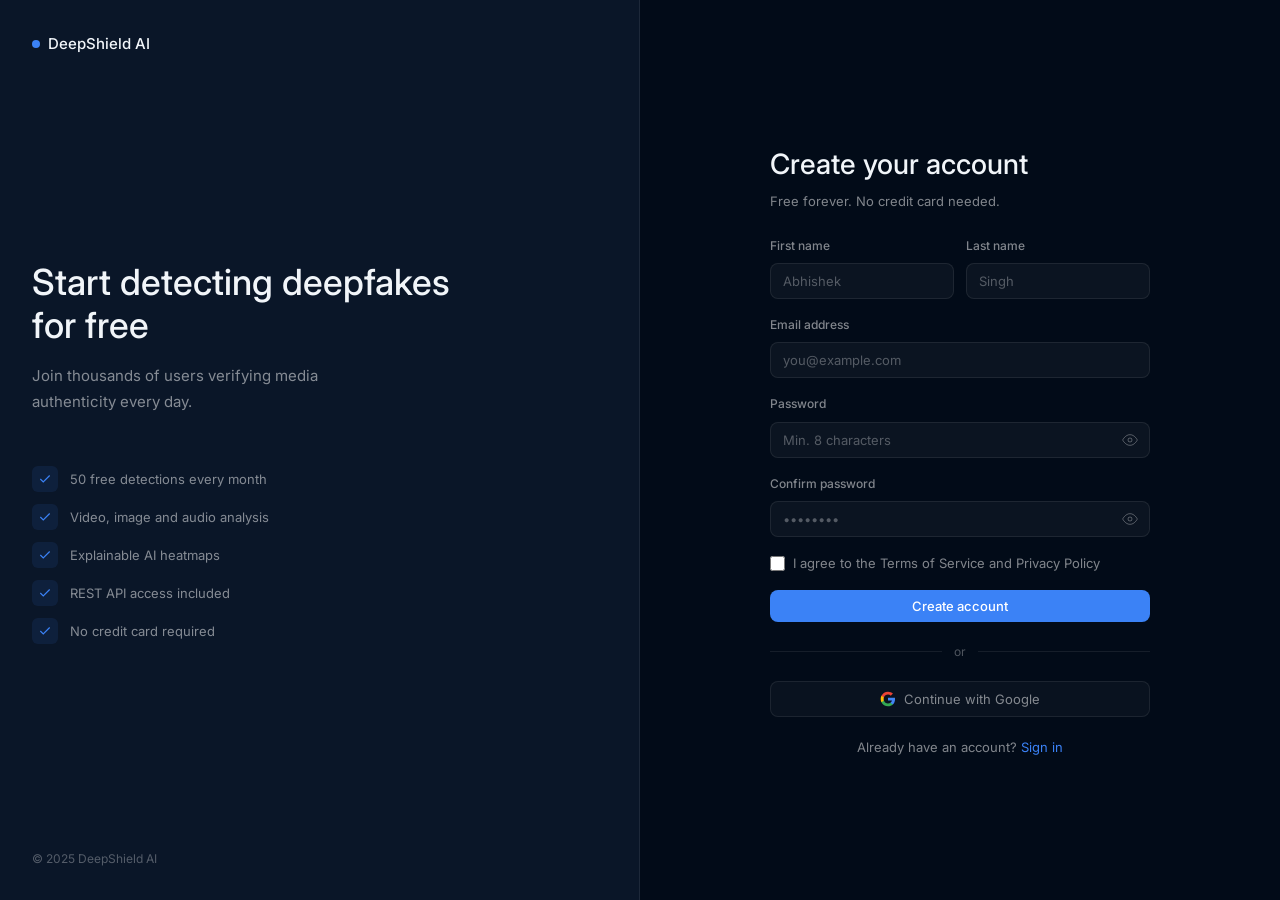
==== deepshield-ai/frontend/register.html @ e15608ef "commit" ====
<!DOCTYPE html>
<html lang="en">
<head>
  <meta charset="UTF-8" />
  <meta name="viewport" content="width=device-width, initial-scale=1.0" />
  <title>Register — DeepShield AI</title>
  <link rel="stylesheet" href="css/variables.css" />
  <link rel="stylesheet" href="css/style.css" />
  <link rel="stylesheet" href="css/auth.css" />
  <link rel="icon" href="assets/images/favicon.ico" />
</head>
<body class="auth-body">

  <div class="auth-page">

    <!-- ── Left panel ──────────────────────────────────── -->
    <div class="auth-left">
      <a href="index.html" class="auth-logo">
        <span class="logo-dot"></span>
        DeepShield AI
      </a>

      <div class="auth-left-content">
        <h1>Start detecting deepfakes<br />for free</h1>
        <p>Join thousands of users verifying media authenticity every day.</p>

        <div class="register-perks">
          <div class="perk-item">
            <div class="perk-icon">
              <svg width="14" height="14" fill="none" stroke="currentColor" stroke-width="2" viewBox="0 0 24 24" aria-hidden="true"><polyline points="20 6 9 17 4 12"/></svg>
            </div>
            <span>50 free detections every month</span>
          </div>
          <div class="perk-item">
            <div class="perk-icon">
              <svg width="14" height="14" fill="none" stroke="currentColor" stroke-width="2" viewBox="0 0 24 24" aria-hidden="true"><polyline points="20 6 9 17 4 12"/></svg>
            </div>
            <span>Video, image and audio analysis</span>
          </div>
          <div class="perk-item">
            <div class="perk-icon">
              <svg width="14" height="14" fill="none" stroke="currentColor" stroke-width="2" viewBox="0 0 24 24" aria-hidden="true"><polyline points="20 6 9 17 4 12"/></svg>
            </div>
            <span>Explainable AI heatmaps</span>
          </div>
          <div class="perk-item">
            <div class="perk-icon">
              <svg width="14" height="14" fill="none" stroke="currentColor" stroke-width="2" viewBox="0 0 24 24" aria-hidden="true"><polyline points="20 6 9 17 4 12"/></svg>
            </div>
            <span>REST API access included</span>
          </div>
          <div class="perk-item">
            <div class="perk-icon">
              <svg width="14" height="14" fill="none" stroke="currentColor" stroke-width="2" viewBox="0 0 24 24" aria-hidden="true"><polyline points="20 6 9 17 4 12"/></svg>
            </div>
            <span>No credit card required</span>
          </div>
        </div>
      </div>

      <p class="auth-left-footer">© 2025 DeepShield AI</p>
    </div>

    <!-- ── Right panel — form ───────────────────────────── -->
    <div class="auth-right">
      <div class="auth-card">

        <div class="auth-card-header">
          <h2>Create your account</h2>
          <p>Free forever. No credit card needed.</p>
        </div>

        <!-- Error / success alerts -->
        <div class="alert alert-error" id="registerError" style="display:none;">
          <span id="registerErrorMsg">Something went wrong. Please try again.</span>
        </div>

        <form class="auth-form" id="registerForm" novalidate>

          <!-- Name row -->
          <div class="form-row">
            <div class="form-field">
              <label for="firstName">First name</label>
              <input
                type="text"
                id="firstName"
                name="firstName"
                placeholder="Abhishek"
                autocomplete="given-name"
                required
              />
              <span class="field-error" id="firstNameError"></span>
            </div>
            <div class="form-field">
              <label for="lastName">Last name</label>
              <input
                type="text"
                id="lastName"
                name="lastName"
                placeholder="Singh"
                autocomplete="family-name"
                required
              />
              <span class="field-error" id="lastNameError"></span>
            </div>
          </div>

          <!-- Email -->
          <div class="form-field">
            <label for="email">Email address</label>
            <input
              type="email"
              id="email"
              name="email"
              placeholder="you@example.com"
              autocomplete="email"
              required
            />
            <span class="field-error" id="emailError"></span>
          </div>

          <!-- Password -->
          <div class="form-field">
            <label for="password">Password</label>
            <div class="input-wrapper">
              <input
                type="password"
                id="password"
                name="password"
                placeholder="Min. 8 characters"
                autocomplete="new-password"
                required
              />
              <button type="button" class="toggle-password" aria-label="Show password">
                <svg width="16" height="16" fill="none" stroke="currentColor" stroke-width="1.5" viewBox="0 0 24 24" aria-hidden="true"><path d="M1 12s4-8 11-8 11 8 11 8-4 8-11 8-11-8-11-8z"/><circle cx="12" cy="12" r="3"/></svg>
              </button>
            </div>
            <!-- Password strength -->
            <div class="password-strength" id="strengthBar" style="display:none;">
              <div class="strength-bar">
                <div class="strength-segment" id="seg1"></div>
                <div class="strength-segment" id="seg2"></div>
                <div class="strength-segment" id="seg3"></div>
                <div class="strength-segment" id="seg4"></div>
              </div>
              <span class="strength-label" id="strengthLabel"></span>
            </div>
            <span class="field-error" id="passwordError"></span>
          </div>

          <!-- Confirm password -->
          <div class="form-field">
            <label for="confirmPassword">Confirm password</label>
            <div class="input-wrapper">
              <input
                type="password"
                id="confirmPassword"
                name="confirmPassword"
                placeholder="••••••••"
                autocomplete="new-password"
                required
              />
              <button type="button" class="toggle-password" aria-label="Show password">
                <svg width="16" height="16" fill="none" stroke="currentColor" stroke-width="1.5" viewBox="0 0 24 24" aria-hidden="true"><path d="M1 12s4-8 11-8 11 8 11 8-4 8-11 8-11-8-11-8z"/><circle cx="12" cy="12" r="3"/></svg>
              </button>
            </div>
            <span class="field-error" id="confirmPasswordError"></span>
          </div>

          <!-- Terms checkbox -->
          <div class="form-check">
            <input type="checkbox" id="terms" name="terms" required />
            <label for="terms">
              I agree to the
              <a href="#" target="_blank">Terms of Service</a>
              and
              <a href="#" target="_blank">Privacy Policy</a>
            </label>
          </div>

          <button type="submit" class="btn btn-primary btn-full" id="registerBtn">
            <span class="btn-text">Create account</span>
            <span class="btn-spinner" id="registerSpinner" style="display:none;">
              <svg width="16" height="16" viewBox="0 0 24 24" fill="none" stroke="currentColor" stroke-width="2" aria-hidden="true"><path d="M12 2v4M12 18v4M4.93 4.93l2.83 2.83M16.24 16.24l2.83 2.83M2 12h4M18 12h4M4.93 19.07l2.83-2.83M16.24 7.76l2.83-2.83"/></svg>
            </span>
          </button>

        </form>

        <div class="auth-divider"><span>or</span></div>

        <button class="btn-social" id="googleLogin" type="button">
          <svg width="16" height="16" viewBox="0 0 24 24" fill="none" aria-hidden="true">
            <path d="M22.56 12.25c0-.78-.07-1.53-.2-2.25H12v4.26h5.92c-.26 1.37-1.04 2.53-2.21 3.31v2.77h3.57c2.08-1.92 3.28-4.74 3.28-8.09z" fill="#4285F4"/>
            <path d="M12 23c2.97 0 5.46-.98 7.28-2.66l-3.57-2.77c-.98.66-2.23 1.06-3.71 1.06-2.86 0-5.29-1.93-6.16-4.53H2.18v2.84C3.99 20.53 7.7 23 12 23z" fill="#34A853"/>
            <path d="M5.84 14.09c-.22-.66-.35-1.36-.35-2.09s.13-1.43.35-2.09V7.07H2.18C1.43 8.55 1 10.22 1 12s.43 3.45 1.18 4.93l3.66-2.84z" fill="#FBBC05"/>
            <path d="M12 5.38c1.62 0 3.06.56 4.21 1.64l3.15-3.15C17.45 2.09 14.97 1 12 1 7.7 1 3.99 3.47 2.18 7.07l3.66 2.84c.87-2.6 3.3-4.53 6.16-4.53z" fill="#EA4335"/>
          </svg>
          Continue with Google
        </button>

        <p class="auth-footer-text">
          Already have an account? <a href="login.html">Sign in</a>
        </p>

      </div>
    </div>

  </div>

  <script src="js/utils.js"></script>
  <script src="js/auth.js"></script>
  <script>
    // Show strength bar when user starts typing
    document.getElementById('password').addEventListener('input', function () {
      const bar = document.getElementById('strengthBar');
      bar.style.display = this.value.length ? 'block' : 'none';
    });
  </script>

</body>
</html>
---- deepshield-ai/frontend/css/variables.css ----
/* ── variables.css ─────────────────────────────────────── */
:root {
  /* Colors */
  --color-bg:           #020B18;
  --color-bg-secondary: #0A1628;
  --color-bg-card:      rgba(255, 255, 255, 0.03);
  --color-border:       rgba(255, 255, 255, 0.08);
  --color-border-hover: rgba(255, 255, 255, 0.15);

  --color-accent:       #3B82F6;
  --color-accent-hover: #2563EB;
  --color-accent-soft:  rgba(59, 130, 246, 0.1);
  --color-accent-border:rgba(59, 130, 246, 0.3);

  --color-text-primary:   #F1F5F9;
  --color-text-secondary: rgba(255, 255, 255, 0.5);
  --color-text-muted:     rgba(255, 255, 255, 0.3);

  --color-success: #10B981;
  --color-warning: #F59E0B;
  --color-danger:  #EF4444;

  /* Typography */
  --font-sans: 'Inter', -apple-system, BlinkMacSystemFont, 'Segoe UI', sans-serif;
  --font-mono: 'JetBrains Mono', 'Fira Code', monospace;

  --text-xs:   12px;
  --text-sm:   13px;
  --text-base: 15px;
  --text-md:   16px;
  --text-lg:   20px;
  --text-xl:   28px;
  --text-2xl:  36px;
  --text-3xl:  48px;

  --weight-normal:  400;
  --weight-medium:  500;
  --weight-semi:    600;

  /* Spacing */
  --space-1:  4px;
  --space-2:  8px;
  --space-3:  12px;
  --space-4:  16px;
  --space-5:  20px;
  --space-6:  24px;
  --space-8:  32px;
  --space-10: 40px;
  --space-12: 48px;
  --space-16: 64px;
  --space-20: 80px;

  /* Border radius */
  --radius-sm: 6px;
  --radius-md: 8px;
  --radius-lg: 12px;
  --radius-xl: 16px;
  --radius-full: 9999px;

  /* Shadows */
  --shadow-sm: 0 1px 3px rgba(0, 0, 0, 0.4);
  --shadow-md: 0 4px 16px rgba(0, 0, 0, 0.4);
  --shadow-accent: 0 0 20px rgba(59, 130, 246, 0.15);

  /* Transitions */
  --transition: 0.2s ease;
  --transition-slow: 0.35s ease;

  /* Layout */
  --container-max: 1100px;
  --nav-height: 60px;
}
---- deepshield-ai/frontend/css/style.css ----
/* ── style.css ─────────────────────────────────────────── */
@import url('https://fonts.googleapis.com/css2?family=Inter:wght@400;500;600&display=swap');

/* ── Reset ───────────────────────────────────────────────── */
*, *::before, *::after { margin: 0; padding: 0; box-sizing: border-box; }

html { scroll-behavior: smooth; }

body {
  font-family: var(--font-sans);
  font-size: var(--text-base);
  background: var(--color-bg);
  color: var(--color-text-primary);
  line-height: 1.6;
  -webkit-font-smoothing: antialiased;
}

a { text-decoration: none; color: inherit; }
ul { list-style: none; }
img { max-width: 100%; display: block; }

/* ── Container ───────────────────────────────────────────── */
.container {
  max-width: var(--container-max);
  margin: 0 auto;
  padding: 0 var(--space-6);
}

/* ── Buttons ─────────────────────────────────────────────── */
.btn {
  display: inline-flex;
  align-items: center;
  gap: var(--space-2);
  font-family: var(--font-sans);
  font-size: var(--text-sm);
  font-weight: var(--weight-medium);
  border-radius: var(--radius-md);
  padding: 8px 18px;
  cursor: pointer;
  border: none;
  transition: all var(--transition);
  white-space: nowrap;
}

.btn-primary {
  background: var(--color-accent);
  color: #fff;
}
.btn-primary:hover {
  background: var(--color-accent-hover);
  transform: translateY(-1px);
  box-shadow: var(--shadow-accent);
}

.btn-outline {
  background: transparent;
  color: var(--color-text-primary);
  border: 0.5px solid var(--color-border-hover);
}
.btn-outline:hover {
  border-color: var(--color-accent);
  color: var(--color-accent);
}

.btn-ghost {
  background: transparent;
  color: var(--color-text-secondary);
  border: none;
}
.btn-ghost:hover { color: var(--color-text-primary); }

.btn-lg { padding: 11px 24px; font-size: var(--text-base); }
.btn-full { width: 100%; justify-content: center; }

/* ── Hero ────────────────────────────────────────────────── */
.hero {
  padding: var(--space-20) 0 var(--space-12);
  text-align: center;
}

.hero-badge {
  display: inline-flex;
  align-items: center;
  gap: var(--space-2);
  font-size: var(--text-xs);
  color: #60A5FA;
  background: var(--color-accent-soft);
  border: 0.5px solid var(--color-accent-border);
  border-radius: var(--radius-full);
  padding: 4px 14px;
  margin-bottom: var(--space-6);
}

.badge-dot {
  width: 6px;
  height: 6px;
  background: var(--color-accent);
  border-radius: 50%;
  animation: pulse 2s infinite;
}

.hero-title {
  font-size: var(--text-3xl);
  font-weight: var(--weight-medium);
  line-height: 1.15;
  margin-bottom: var(--space-5);
  color: var(--color-text-primary);
}

.text-accent { color: var(--color-accent); }

.hero-subtitle {
  font-size: var(--text-md);
  color: var(--color-text-secondary);
  max-width: 480px;
  margin: 0 auto var(--space-8);
  line-height: 1.7;
}

.hero-actions {
  display: flex;
  gap: var(--space-3);
  justify-content: center;
  flex-wrap: wrap;
}

/* ── Stats ───────────────────────────────────────────────── */
.stats { padding: 0 0 var(--space-16); }

.stats-grid {
  display: grid;
  grid-template-columns: repeat(4, 1fr);
  gap: 1px;
  background: var(--color-border);
  border: 0.5px solid var(--color-border);
  border-radius: var(--radius-lg);
  overflow: hidden;
}

.stat-item {
  background: var(--color-bg);
  padding: var(--space-6) var(--space-5);
  text-align: center;
  transition: background var(--transition);
}
.stat-item:hover { background: var(--color-bg-secondary); }

.stat-number {
  font-size: var(--text-2xl);
  font-weight: var(--weight-medium);
  color: var(--color-text-primary);
  margin-bottom: var(--space-1);
}

.stat-label {
  font-size: var(--text-xs);
  color: var(--color-text-muted);
}

/* ── Sections ────────────────────────────────────────────── */
.section { padding: var(--space-16) 0; }

.section-dark {
  background: var(--color-bg-secondary);
  border-top: 0.5px solid var(--color-border);
  border-bottom: 0.5px solid var(--color-border);
}

.section-header {
  text-align: center;
  margin-bottom: var(--space-10);
}

.section-tag {
  display: inline-block;
  font-size: var(--text-xs);
  color: var(--color-accent);
  text-transform: uppercase;
  letter-spacing: 1.5px;
  margin-bottom: var(--space-2);
}

.section-title {
  font-size: var(--text-xl);
  font-weight: var(--weight-medium);
  color: var(--color-text-primary);
  margin-bottom: var(--space-2);
}

.section-sub {
  font-size: var(--text-base);
  color: var(--color-text-secondary);
}

/* ── Features ────────────────────────────────────────────── */
.features-grid {
  display: grid;
  grid-template-columns: repeat(3, 1fr);
  gap: var(--space-3);
}

.feature-card {
  background: var(--color-bg-card);
  border: 0.5px solid var(--color-border);
  border-radius: var(--radius-lg);
  padding: var(--space-6);
  transition: all var(--transition);
}
.feature-card:hover {
  border-color: var(--color-accent-border);
  background: rgba(59, 130, 246, 0.04);
  transform: translateY(-2px);
}

.feature-icon {
  width: 40px;
  height: 40px;
  background: var(--color-accent-soft);
  border-radius: var(--radius-md);
  display: flex;
  align-items: center;
  justify-content: center;
  margin-bottom: var(--space-4);
  color: var(--color-accent);
}

.feature-card h3 {
  font-size: var(--text-base);
  font-weight: var(--weight-medium);
  color: var(--color-text-primary);
  margin-bottom: var(--space-2);
}

.feature-card p {
  font-size: var(--text-sm);
  color: var(--color-text-secondary);
  line-height: 1.65;
}

/* ── How it works ────────────────────────────────────────── */
.steps-grid {
  display: flex;
  align-items: center;
  gap: var(--space-4);
}

.step-card {
  flex: 1;
  background: var(--color-bg-card);
  border: 0.5px solid var(--color-border);
  border-radius: var(--radius-lg);
  padding: var(--space-6);
}

.step-number {
  font-size: var(--text-xs);
  color: var(--color-accent);
  background: var(--color-accent-soft);
  border-radius: var(--radius-full);
  padding: 3px 12px;
  display: inline-block;
  margin-bottom: var(--space-4);
  font-weight: var(--weight-medium);
}

.step-card h3 {
  font-size: var(--text-base);
  font-weight: var(--weight-medium);
  color: var(--color-text-primary);
  margin-bottom: var(--space-2);
}

.step-card p {
  font-size: var(--text-sm);
  color: var(--color-text-secondary);
  line-height: 1.65;
}

.step-divider {
  color: var(--color-text-muted);
  flex-shrink: 0;
}

/* ── Pricing ─────────────────────────────────────────────── */
.pricing-grid {
  display: grid;
  grid-template-columns: repeat(3, 1fr);
  gap: var(--space-3);
  align-items: start;
}

.pricing-card {
  background: var(--color-bg-card);
  border: 0.5px solid var(--color-border);
  border-radius: var(--radius-lg);
  padding: var(--space-6);
  position: relative;
}

.pricing-card--popular {
  border-color: var(--color-accent-border);
  background: rgba(59, 130, 246, 0.05);
}

.popular-badge {
  font-size: var(--text-xs);
  color: var(--color-accent);
  background: var(--color-accent-soft);
  border-radius: var(--radius-full);
  padding: 3px 12px;
  display: inline-block;
  margin-bottom: var(--space-4);
}

.plan-name {
  font-size: var(--text-md);
  font-weight: var(--weight-medium);
  color: var(--color-text-primary);
  margin-bottom: var(--space-2);
}

.plan-price {
  font-size: 30px;
  font-weight: var(--weight-medium);
  color: var(--color-text-primary);
  margin-bottom: var(--space-2);
}

.plan-price span {
  font-size: var(--text-sm);
  color: var(--color-text-muted);
  font-weight: var(--weight-normal);
}

.plan-desc {
  font-size: var(--text-sm);
  color: var(--color-text-secondary);
  margin-bottom: var(--space-5);
  line-height: 1.6;
}

.plan-features {
  margin-bottom: var(--space-6);
}

.plan-features li {
  font-size: var(--text-sm);
  color: var(--color-text-secondary);
  padding: var(--space-1) 0;
  display: flex;
  align-items: center;
  gap: var(--space-2);
}

.plan-features li::before {
  content: "✓";
  color: var(--color-accent);
  font-size: var(--text-xs);
  flex-shrink: 0;
}

/* ── CTA Section ─────────────────────────────────────────── */
.cta-section {
  padding: var(--space-16) 0;
  text-align: center;
}

.cta-section .container {
  background: rgba(59, 130, 246, 0.05);
  border: 0.5px solid var(--color-accent-border);
  border-radius: var(--radius-xl);
  padding: var(--space-16) var(--space-6);
}

.cta-section h2 {
  font-size: var(--text-xl);
  font-weight: var(--weight-medium);
  color: var(--color-text-primary);
  margin-bottom: var(--space-2);
}

.cta-section p {
  font-size: var(--text-base);
  color: var(--color-text-secondary);
  margin-bottom: var(--space-8);
}

/* ── Footer ──────────────────────────────────────────────── */
.footer {
  border-top: 0.5px solid var(--color-border);
  padding: var(--space-6) 0;
}

.footer-inner {
  display: flex;
  align-items: center;
  justify-content: space-between;
  flex-wrap: wrap;
  gap: var(--space-4);
}

.footer-logo {
  display: flex;
  align-items: center;
  gap: var(--space-2);
  font-size: var(--text-sm);
  font-weight: var(--weight-medium);
  color: var(--color-text-primary);
}

.logo-dot {
  width: 8px;
  height: 8px;
  background: var(--color-accent);
  border-radius: 50%;
}

.footer-links {
  display: flex;
  gap: var(--space-6);
}

.footer-links a {
  font-size: var(--text-sm);
  color: var(--color-text-muted);
  transition: color var(--transition);
}
.footer-links a:hover { color: var(--color-text-primary); }

.footer-copy {
  font-size: var(--text-sm);
  color: var(--color-text-muted);
}

/* ── Responsive ──────────────────────────────────────────── */
@media (max-width: 768px) {
  .hero-title { font-size: var(--text-2xl); }
  .stats-grid { grid-template-columns: repeat(2, 1fr); }
  .features-grid { grid-template-columns: 1fr; }
  .steps-grid { flex-direction: column; }
  .step-divider { transform: rotate(90deg); }
  .pricing-grid { grid-template-columns: 1fr; }
  .footer-inner { flex-direction: column; text-align: center; }
}

@media (max-width: 480px) {
  .hero-title { font-size: var(--text-xl); }
  .stats-grid { grid-template-columns: 1fr 1fr; }
}
---- deepshield-ai/frontend/css/auth.css ----
/* ── auth.css ───────────────────────────────────────────── */

.auth-body {
  padding-top: 0;
  min-height: 100vh;
  background: var(--color-bg);
}

/* ── Two-column layout ───────────────────────────────────── */
.auth-page {
  display: grid;
  grid-template-columns: 1fr 1fr;
  min-height: 100vh;
}

/* ── Left panel ──────────────────────────────────────────── */
.auth-left {
  background: var(--color-bg-secondary);
  border-right: 0.5px solid var(--color-border);
  padding: var(--space-8);
  display: flex;
  flex-direction: column;
  justify-content: space-between;
}

.auth-logo {
  display: inline-flex;
  align-items: center;
  gap: var(--space-2);
  font-size: var(--text-base);
  font-weight: var(--weight-medium);
  color: var(--color-text-primary);
  text-decoration: none;
}

.auth-left-content { flex: 1; display: flex; flex-direction: column; justify-content: center; padding: var(--space-8) 0; }

.auth-left-content h1 {
  font-size: var(--text-2xl);
  font-weight: var(--weight-medium);
  color: var(--color-text-primary);
  line-height: 1.2;
  margin-bottom: var(--space-4);
}

.auth-left-content p {
  font-size: var(--text-base);
  color: var(--color-text-secondary);
  line-height: 1.7;
  margin-bottom: var(--space-8);
  max-width: 340px;
}

.auth-stats {
  display: flex;
  gap: var(--space-6);
}

.auth-stat {
  display: flex;
  flex-direction: column;
  gap: 2px;
}

.auth-stat-num {
  font-size: var(--text-xl);
  font-weight: var(--weight-medium);
  color: var(--color-text-primary);
}

.auth-stat-label {
  font-size: var(--text-xs);
  color: var(--color-text-muted);
}

.auth-left-footer {
  font-size: var(--text-xs);
  color: var(--color-text-muted);
}

/* ── Right panel ─────────────────────────────────────────── */
.auth-right {
  display: flex;
  align-items: center;
  justify-content: center;
  padding: var(--space-8);
}

.auth-card {
  width: 100%;
  max-width: 380px;
}

.auth-card-header {
  margin-bottom: var(--space-6);
}

.auth-card-header h2 {
  font-size: var(--text-xl);
  font-weight: var(--weight-medium);
  color: var(--color-text-primary);
  margin-bottom: var(--space-1);
}

.auth-card-header p {
  font-size: var(--text-sm);
  color: var(--color-text-secondary);
}

/* ── Form fields ─────────────────────────────────────────── */
.auth-form { display: flex; flex-direction: column; gap: var(--space-4); }

.form-field { display: flex; flex-direction: column; gap: var(--space-2); }

.form-field label {
  font-size: var(--text-xs);
  color: var(--color-text-secondary);
  font-weight: var(--weight-medium);
}

.field-label-row {
  display: flex;
  align-items: center;
  justify-content: space-between;
}

.form-field input {
  width: 100%;
  background: rgba(255, 255, 255, 0.04);
  border: 0.5px solid var(--color-border);
  border-radius: var(--radius-md);
  padding: 9px var(--space-3);
  font-size: var(--text-sm);
  color: var(--color-text-primary);
  font-family: var(--font-sans);
  outline: none;
  transition: border-color var(--transition), background var(--transition);
}

.form-field input::placeholder { color: var(--color-text-muted); }

.form-field input:focus {
  border-color: var(--color-accent-border);
  background: rgba(59, 130, 246, 0.04);
}

.form-field input.error { border-color: rgba(239, 68, 68, 0.5); }

.field-error {
  font-size: var(--text-xs);
  color: #EF4444;
  display: none;
}
.field-error.visible { display: block; }

/* ── Password toggle ─────────────────────────────────────── */
.input-wrapper { position: relative; }

.input-wrapper input { padding-right: 40px; }

.toggle-password {
  position: absolute;
  right: 10px;
  top: 50%;
  transform: translateY(-50%);
  background: none;
  border: none;
  cursor: pointer;
  color: var(--color-text-muted);
  padding: 2px;
  display: flex;
  align-items: center;
  transition: color var(--transition);
}
.toggle-password:hover { color: var(--color-text-secondary); }

/* ── Checkbox ────────────────────────────────────────────── */
.form-check {
  display: flex;
  align-items: center;
  gap: var(--space-2);
}

.form-check input[type="checkbox"] {
  width: 15px;
  height: 15px;
  accent-color: var(--color-accent);
  cursor: pointer;
  flex-shrink: 0;
}

.form-check label {
  font-size: var(--text-sm);
  color: var(--color-text-secondary);
  cursor: pointer;
}

/* ── Forgot link ─────────────────────────────────────────── */
.forgot-link {
  font-size: var(--text-xs);
  color: var(--color-accent);
  text-decoration: none;
  transition: opacity var(--transition);
}
.forgot-link:hover { opacity: 0.8; }

/* ── Submit button spinner ───────────────────────────────── */
.btn-spinner svg {
  animation: spin 0.8s linear infinite;
}
@keyframes spin { to { transform: rotate(360deg); } }

/* ── Divider ─────────────────────────────────────────────── */
.auth-divider {
  display: flex;
  align-items: center;
  gap: var(--space-3);
  margin: var(--space-5) 0;
}

.auth-divider::before,
.auth-divider::after {
  content: '';
  flex: 1;
  height: 0.5px;
  background: var(--color-border);
}

.auth-divider span {
  font-size: var(--text-xs);
  color: var(--color-text-muted);
}

/* ── Social button ───────────────────────────────────────── */
.btn-social {
  width: 100%;
  display: flex;
  align-items: center;
  justify-content: center;
  gap: var(--space-2);
  padding: 9px;
  background: rgba(255, 255, 255, 0.03);
  border: 0.5px solid var(--color-border);
  border-radius: var(--radius-md);
  color: var(--color-text-secondary);
  font-size: var(--text-sm);
  font-family: var(--font-sans);
  cursor: pointer;
  transition: all var(--transition);
}
.btn-social:hover {
  background: rgba(255, 255, 255, 0.06);
  border-color: var(--color-border-hover);
  color: var(--color-text-primary);
}

/* ── Footer text ─────────────────────────────────────────── */
.auth-footer-text {
  text-align: center;
  font-size: var(--text-sm);
  color: var(--color-text-secondary);
  margin-top: var(--space-5);
}

.auth-footer-text a {
  color: var(--color-accent);
  text-decoration: none;
}
.auth-footer-text a:hover { text-decoration: underline; }

/* ── Alert ───────────────────────────────────────────────── */
.alert {
  padding: var(--space-3) var(--space-4);
  border-radius: var(--radius-md);
  font-size: var(--text-sm);
  margin-bottom: var(--space-4);
}

.alert-error {
  background: rgba(239, 68, 68, 0.08);
  border: 0.5px solid rgba(239, 68, 68, 0.3);
  color: #FCA5A5;
}

.alert-success {
  background: rgba(16, 185, 129, 0.08);
  border: 0.5px solid rgba(16, 185, 129, 0.3);
  color: #6EE7B7;
}

/* ── Password strength (register) ───────────────────────── */
.password-strength { margin-top: var(--space-2); }

.strength-bar {
  display: flex;
  gap: 4px;
  margin-bottom: 4px;
}

.strength-segment {
  flex: 1;
  height: 3px;
  border-radius: 2px;
  background: var(--color-border);
  transition: background var(--transition);
}

.strength-segment.weak   { background: #EF4444; }
.strength-segment.fair   { background: #F59E0B; }
.strength-segment.good   { background: #3B82F6; }
.strength-segment.strong { background: #10B981; }

.strength-label {
  font-size: var(--text-xs);
  color: var(--color-text-muted);
}

/* ── Responsive ──────────────────────────────────────────── */
@media (max-width: 768px) {
  .auth-page { grid-template-columns: 1fr; }
  .auth-left  { display: none; }
  .auth-right { padding: var(--space-6) var(--space-4); align-items: flex-start; padding-top: var(--space-12); }
}

/* ── Register specific ───────────────────────────────────── */
.form-row {
  display: grid;
  grid-template-columns: 1fr 1fr;
  gap: var(--space-3);
}

.register-perks {
  display: flex;
  flex-direction: column;
  gap: var(--space-3);
  margin-top: var(--space-5);
}

.perk-item {
  display: flex;
  align-items: center;
  gap: var(--space-3);
  font-size: var(--text-sm);
  color: var(--color-text-secondary);
}

.perk-icon {
  width: 26px;
  height: 26px;
  background: var(--color-accent-soft);
  border-radius: var(--radius-sm);
  display: flex;
  align-items: center;
  justify-content: center;
  flex-shrink: 0;
  color: var(--color-accent);
}

@media (max-width: 480px) {
  .form-row { grid-template-columns: 1fr; }
}
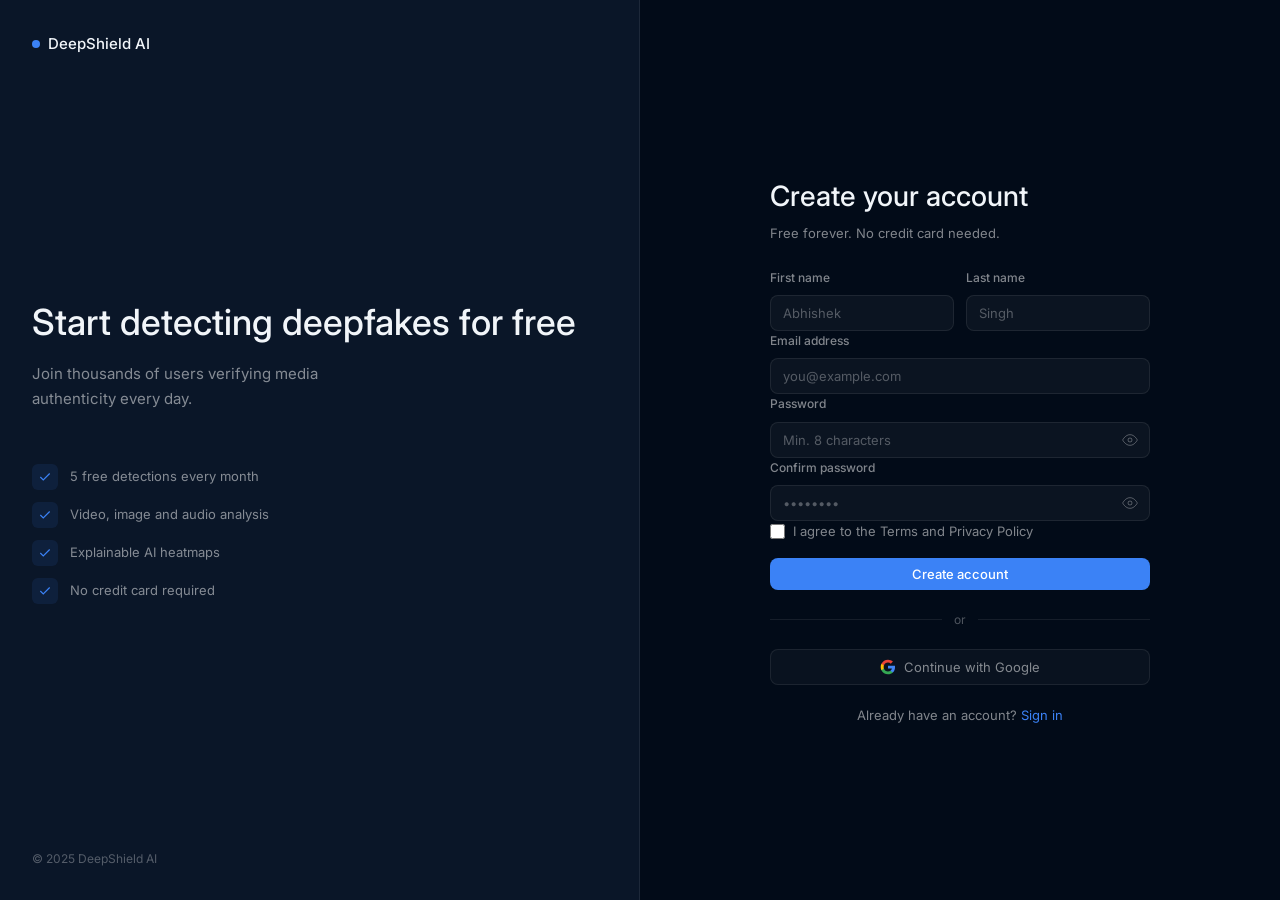
==== commit cff4b79e: "bug fixed" ====
--- a/deepshield-ai/frontend/register.html
+++ b/deepshield-ai/frontend/register.html
@@ -13,55 +13,26 @@
 
   <div class="auth-page">
 
-    <!-- ── Left panel ──────────────────────────────────── -->
+    <!-- Left panel -->
     <div class="auth-left">
       <a href="index.html" class="auth-logo">
         <span class="logo-dot"></span>
         DeepShield AI
       </a>
-
       <div class="auth-left-content">
-        <h1>Start detecting deepfakes<br />for free</h1>
+        <h1>Start detecting deepfakes for free</h1>
         <p>Join thousands of users verifying media authenticity every day.</p>
-
         <div class="register-perks">
-          <div class="perk-item">
-            <div class="perk-icon">
-              <svg width="14" height="14" fill="none" stroke="currentColor" stroke-width="2" viewBox="0 0 24 24" aria-hidden="true"><polyline points="20 6 9 17 4 12"/></svg>
-            </div>
-            <span>50 free detections every month</span>
-          </div>
-          <div class="perk-item">
-            <div class="perk-icon">
-              <svg width="14" height="14" fill="none" stroke="currentColor" stroke-width="2" viewBox="0 0 24 24" aria-hidden="true"><polyline points="20 6 9 17 4 12"/></svg>
-            </div>
-            <span>Video, image and audio analysis</span>
-          </div>
-          <div class="perk-item">
-            <div class="perk-icon">
-              <svg width="14" height="14" fill="none" stroke="currentColor" stroke-width="2" viewBox="0 0 24 24" aria-hidden="true"><polyline points="20 6 9 17 4 12"/></svg>
-            </div>
-            <span>Explainable AI heatmaps</span>
-          </div>
-          <div class="perk-item">
-            <div class="perk-icon">
-              <svg width="14" height="14" fill="none" stroke="currentColor" stroke-width="2" viewBox="0 0 24 24" aria-hidden="true"><polyline points="20 6 9 17 4 12"/></svg>
-            </div>
-            <span>REST API access included</span>
-          </div>
-          <div class="perk-item">
-            <div class="perk-icon">
-              <svg width="14" height="14" fill="none" stroke="currentColor" stroke-width="2" viewBox="0 0 24 24" aria-hidden="true"><polyline points="20 6 9 17 4 12"/></svg>
-            </div>
-            <span>No credit card required</span>
-          </div>
+          <div class="perk-item"><div class="perk-icon"><svg width="14" height="14" fill="none" stroke="currentColor" stroke-width="2" viewBox="0 0 24 24"><polyline points="20 6 9 17 4 12"/></svg></div><span>5 free detections every month</span></div>
+          <div class="perk-item"><div class="perk-icon"><svg width="14" height="14" fill="none" stroke="currentColor" stroke-width="2" viewBox="0 0 24 24"><polyline points="20 6 9 17 4 12"/></svg></div><span>Video, image and audio analysis</span></div>
+          <div class="perk-item"><div class="perk-icon"><svg width="14" height="14" fill="none" stroke="currentColor" stroke-width="2" viewBox="0 0 24 24"><polyline points="20 6 9 17 4 12"/></svg></div><span>Explainable AI heatmaps</span></div>
+          <div class="perk-item"><div class="perk-icon"><svg width="14" height="14" fill="none" stroke="currentColor" stroke-width="2" viewBox="0 0 24 24"><polyline points="20 6 9 17 4 12"/></svg></div><span>No credit card required</span></div>
         </div>
       </div>
-
       <p class="auth-left-footer">© 2025 DeepShield AI</p>
     </div>
 
-    <!-- ── Right panel — form ───────────────────────────── -->
+    <!-- Right panel -->
     <div class="auth-right">
       <div class="auth-card">
 
@@ -70,72 +41,37 @@
           <p>Free forever. No credit card needed.</p>
         </div>
 
-        <!-- Error / success alerts -->
-        <div class="alert alert-error" id="registerError" style="display:none;">
-          <span id="registerErrorMsg">Something went wrong. Please try again.</span>
-        </div>
+        <div class="alert alert-error" id="registerError" style="display:none;"></div>
 
-        <form class="auth-form" id="registerForm" novalidate>
+        <form id="registerForm" novalidate>
 
-          <!-- Name row -->
           <div class="form-row">
             <div class="form-field">
               <label for="firstName">First name</label>
-              <input
-                type="text"
-                id="firstName"
-                name="firstName"
-                placeholder="Abhishek"
-                autocomplete="given-name"
-                required
-              />
+              <input type="text" id="firstName" placeholder="Abhishek" autocomplete="given-name" required />
               <span class="field-error" id="firstNameError"></span>
             </div>
             <div class="form-field">
               <label for="lastName">Last name</label>
-              <input
-                type="text"
-                id="lastName"
-                name="lastName"
-                placeholder="Singh"
-                autocomplete="family-name"
-                required
-              />
+              <input type="text" id="lastName" placeholder="Singh" autocomplete="family-name" required />
               <span class="field-error" id="lastNameError"></span>
             </div>
           </div>
 
-          <!-- Email -->
           <div class="form-field">
             <label for="email">Email address</label>
-            <input
-              type="email"
-              id="email"
-              name="email"
-              placeholder="you@example.com"
-              autocomplete="email"
-              required
-            />
+            <input type="email" id="email" placeholder="you@example.com" autocomplete="email" required />
             <span class="field-error" id="emailError"></span>
           </div>
 
-          <!-- Password -->
           <div class="form-field">
             <label for="password">Password</label>
             <div class="input-wrapper">
-              <input
-                type="password"
-                id="password"
-                name="password"
-                placeholder="Min. 8 characters"
-                autocomplete="new-password"
-                required
-              />
+              <input type="password" id="password" placeholder="Min. 8 characters" autocomplete="new-password" required />
               <button type="button" class="toggle-password" aria-label="Show password">
-                <svg width="16" height="16" fill="none" stroke="currentColor" stroke-width="1.5" viewBox="0 0 24 24" aria-hidden="true"><path d="M1 12s4-8 11-8 11 8 11 8-4 8-11 8-11-8-11-8z"/><circle cx="12" cy="12" r="3"/></svg>
+                <svg width="16" height="16" fill="none" stroke="currentColor" stroke-width="1.5" viewBox="0 0 24 24"><path d="M1 12s4-8 11-8 11 8 11 8-4 8-11 8-11-8-11-8z"/><circle cx="12" cy="12" r="3"/></svg>
               </button>
             </div>
-            <!-- Password strength -->
             <div class="password-strength" id="strengthBar" style="display:none;">
               <div class="strength-bar">
                 <div class="strength-segment" id="seg1"></div>
@@ -148,40 +84,26 @@
             <span class="field-error" id="passwordError"></span>
           </div>
 
-          <!-- Confirm password -->
           <div class="form-field">
             <label for="confirmPassword">Confirm password</label>
             <div class="input-wrapper">
-              <input
-                type="password"
-                id="confirmPassword"
-                name="confirmPassword"
-                placeholder="••••••••"
-                autocomplete="new-password"
-                required
-              />
+              <input type="password" id="confirmPassword" placeholder="••••••••" autocomplete="new-password" required />
               <button type="button" class="toggle-password" aria-label="Show password">
-                <svg width="16" height="16" fill="none" stroke="currentColor" stroke-width="1.5" viewBox="0 0 24 24" aria-hidden="true"><path d="M1 12s4-8 11-8 11 8 11 8-4 8-11 8-11-8-11-8z"/><circle cx="12" cy="12" r="3"/></svg>
+                <svg width="16" height="16" fill="none" stroke="currentColor" stroke-width="1.5" viewBox="0 0 24 24"><path d="M1 12s4-8 11-8 11 8 11 8-4 8-11 8-11-8-11-8z"/><circle cx="12" cy="12" r="3"/></svg>
               </button>
             </div>
             <span class="field-error" id="confirmPasswordError"></span>
           </div>
 
-          <!-- Terms checkbox -->
           <div class="form-check">
             <input type="checkbox" id="terms" name="terms" required />
-            <label for="terms">
-              I agree to the
-              <a href="#" target="_blank">Terms of Service</a>
-              and
-              <a href="#" target="_blank">Privacy Policy</a>
-            </label>
+            <label for="terms">I agree to the <a href="#" target="_blank">Terms</a> and <a href="#" target="_blank">Privacy Policy</a></label>
           </div>
 
-          <button type="submit" class="btn btn-primary btn-full" id="registerBtn">
+          <button type="submit" class="btn btn-primary btn-full" id="registerBtn" style="margin-top:var(--space-4)">
             <span class="btn-text">Create account</span>
             <span class="btn-spinner" id="registerSpinner" style="display:none;">
-              <svg width="16" height="16" viewBox="0 0 24 24" fill="none" stroke="currentColor" stroke-width="2" aria-hidden="true"><path d="M12 2v4M12 18v4M4.93 4.93l2.83 2.83M16.24 16.24l2.83 2.83M2 12h4M18 12h4M4.93 19.07l2.83-2.83M16.24 7.76l2.83-2.83"/></svg>
+              <svg width="16" height="16" viewBox="0 0 24 24" fill="none" stroke="currentColor" stroke-width="2"><path d="M12 2v4M12 18v4M4.93 4.93l2.83 2.83M16.24 16.24l2.83 2.83M2 12h4M18 12h4M4.93 19.07l2.83-2.83M16.24 7.76l2.83-2.83"/></svg>
             </span>
           </button>
 
@@ -190,33 +112,18 @@
         <div class="auth-divider"><span>or</span></div>
 
         <button class="btn-social" id="googleLogin" type="button">
-          <svg width="16" height="16" viewBox="0 0 24 24" fill="none" aria-hidden="true">
-            <path d="M22.56 12.25c0-.78-.07-1.53-.2-2.25H12v4.26h5.92c-.26 1.37-1.04 2.53-2.21 3.31v2.77h3.57c2.08-1.92 3.28-4.74 3.28-8.09z" fill="#4285F4"/>
-            <path d="M12 23c2.97 0 5.46-.98 7.28-2.66l-3.57-2.77c-.98.66-2.23 1.06-3.71 1.06-2.86 0-5.29-1.93-6.16-4.53H2.18v2.84C3.99 20.53 7.7 23 12 23z" fill="#34A853"/>
-            <path d="M5.84 14.09c-.22-.66-.35-1.36-.35-2.09s.13-1.43.35-2.09V7.07H2.18C1.43 8.55 1 10.22 1 12s.43 3.45 1.18 4.93l3.66-2.84z" fill="#FBBC05"/>
-            <path d="M12 5.38c1.62 0 3.06.56 4.21 1.64l3.15-3.15C17.45 2.09 14.97 1 12 1 7.7 1 3.99 3.47 2.18 7.07l3.66 2.84c.87-2.6 3.3-4.53 6.16-4.53z" fill="#EA4335"/>
-          </svg>
+          <svg width="16" height="16" viewBox="0 0 24 24" fill="none"><path d="M22.56 12.25c0-.78-.07-1.53-.2-2.25H12v4.26h5.92c-.26 1.37-1.04 2.53-2.21 3.31v2.77h3.57c2.08-1.92 3.28-4.74 3.28-8.09z" fill="#4285F4"/><path d="M12 23c2.97 0 5.46-.98 7.28-2.66l-3.57-2.77c-.98.66-2.23 1.06-3.71 1.06-2.86 0-5.29-1.93-6.16-4.53H2.18v2.84C3.99 20.53 7.7 23 12 23z" fill="#34A853"/><path d="M5.84 14.09c-.22-.66-.35-1.36-.35-2.09s.13-1.43.35-2.09V7.07H2.18C1.43 8.55 1 10.22 1 12s.43 3.45 1.18 4.93l3.66-2.84z" fill="#FBBC05"/><path d="M12 5.38c1.62 0 3.06.56 4.21 1.64l3.15-3.15C17.45 2.09 14.97 1 12 1 7.7 1 3.99 3.47 2.18 7.07l3.66 2.84c.87-2.6 3.3-4.53 6.16-4.53z" fill="#EA4335"/></svg>
           Continue with Google
         </button>
 
-        <p class="auth-footer-text">
-          Already have an account? <a href="login.html">Sign in</a>
-        </p>
+        <p class="auth-footer-text">Already have an account? <a href="login.html">Sign in</a></p>
 
       </div>
     </div>
-
   </div>
 
   <script src="js/utils.js"></script>
   <script src="js/auth.js"></script>
-  <script>
-    // Show strength bar when user starts typing
-    document.getElementById('password').addEventListener('input', function () {
-      const bar = document.getElementById('strengthBar');
-      bar.style.display = this.value.length ? 'block' : 'none';
-    });
-  </script>
 
 </body>
 </html>
